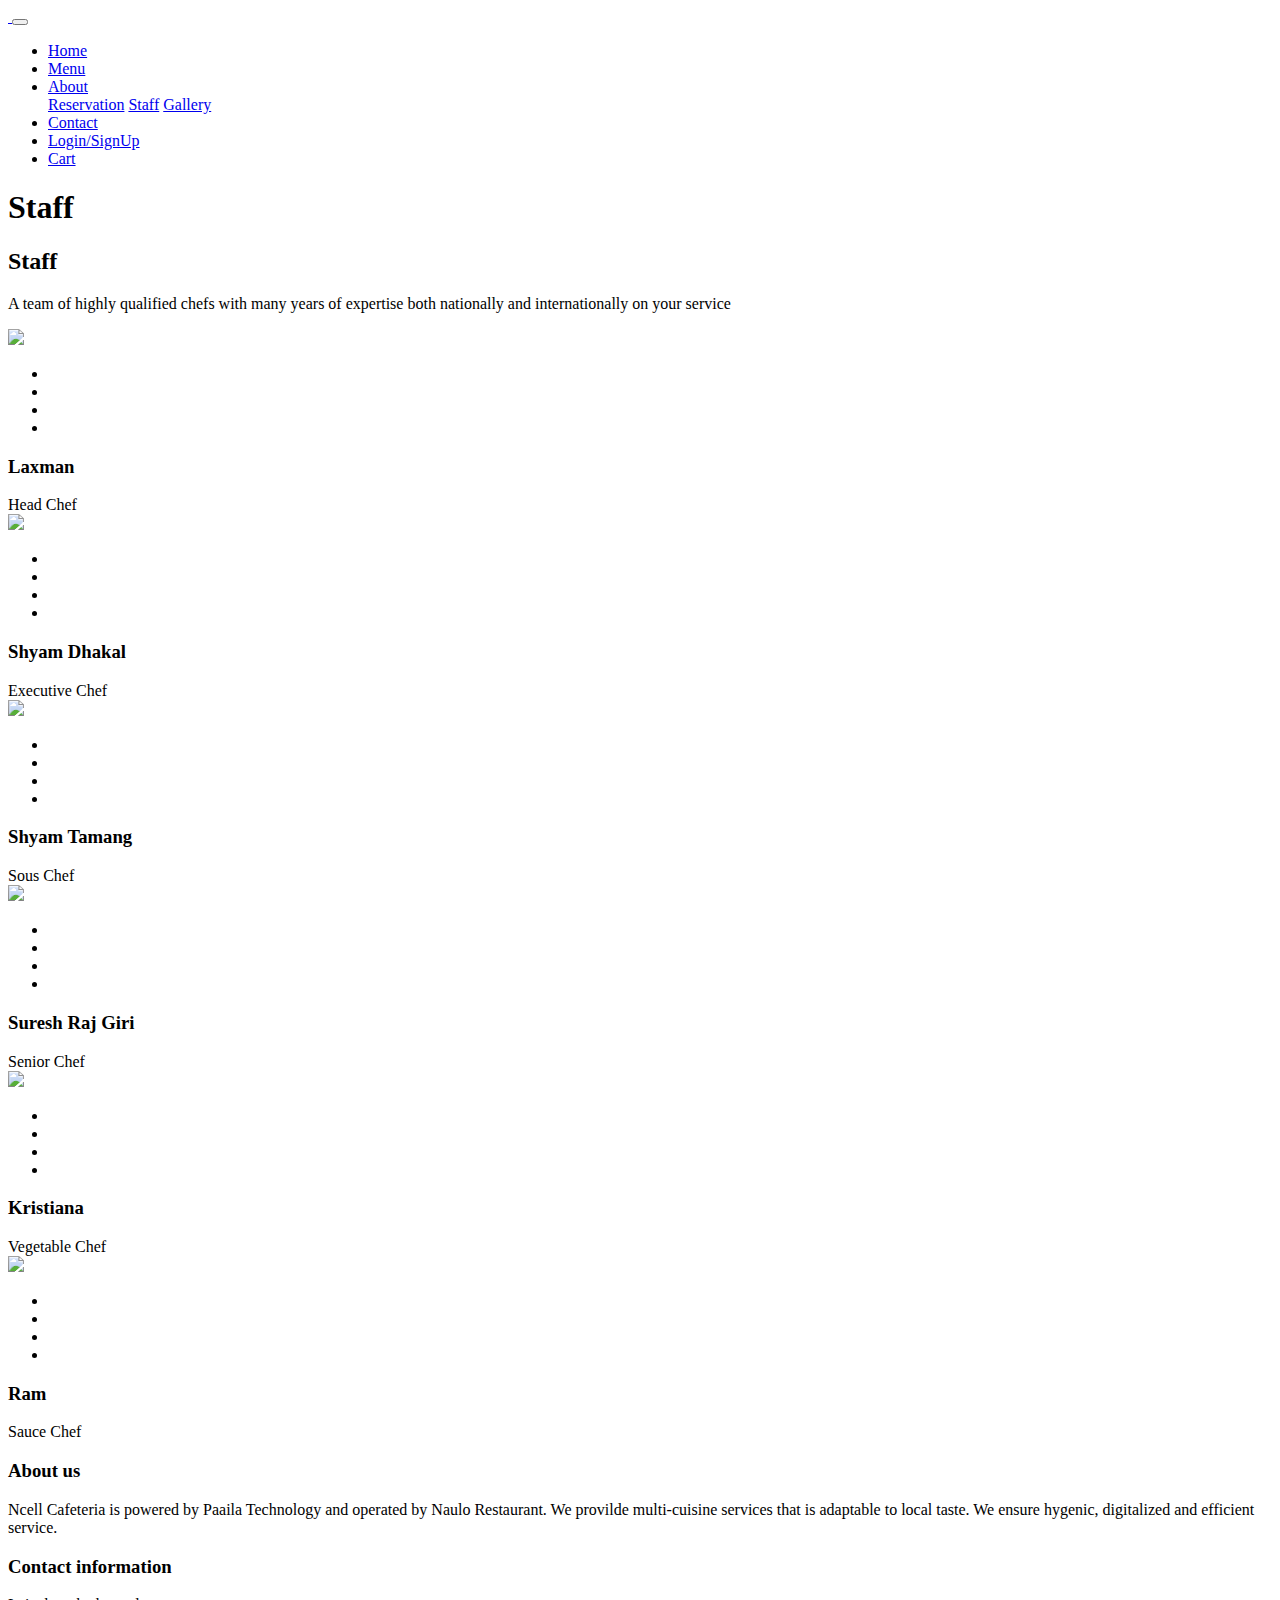
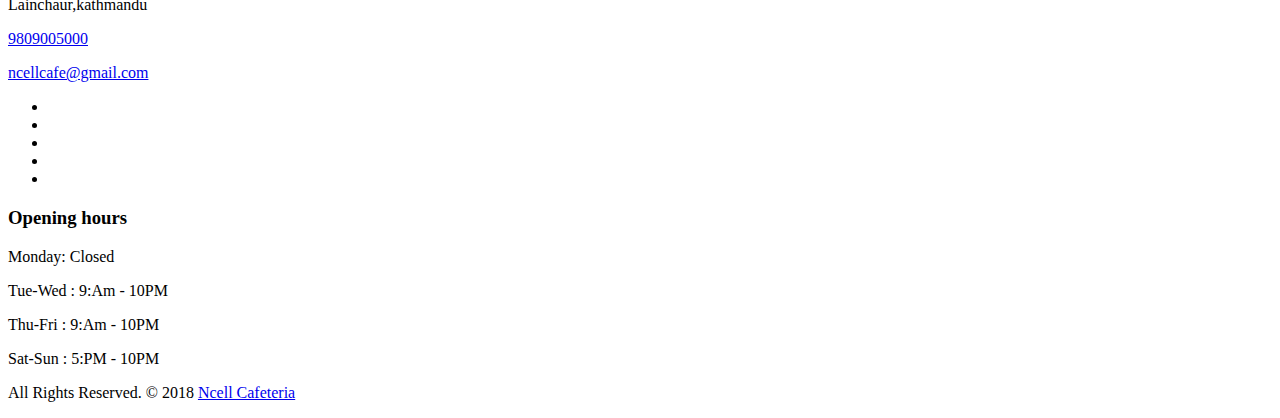
==== stuff.html @ 29f01d9c "Add files via upload" ====
<!DOCTYPE html>
<html lang="en"><!-- Basic -->
<head>
	<meta charset="utf-8">
    <meta http-equiv="X-UA-Compatible" content="IE=edge">   
   
    <!-- Mobile Metas -->
    <meta name="viewport" content="width=device-width, initial-scale=1">
 
     <!-- Site Metas -->
    <title>Ncell Cafeteria</title>  
    <meta name="keywords" content="">
    <meta name="description" content="">
    <meta name="author" content="">

    <!-- Site Icons -->
    <link rel="shortcut icon" href="images/favicon.ico" type="image/x-icon">
    <link rel="apple-touch-icon" href="images/apple-touch-icon.png">

    <!-- Bootstrap CSS -->
    <link rel="stylesheet" href="css/bootstrap.min.css">    
	<!-- Site CSS -->
    <link rel="stylesheet" href="css/style.css">    
    <!-- Responsive CSS -->
    <link rel="stylesheet" href="css/responsive.css">
    <!-- Custom CSS -->
    <link rel="stylesheet" href="css/custom.css">

    <!--[if lt IE 9]>
      <script src="https://oss.maxcdn.com/libs/html5shiv/3.7.0/html5shiv.js"></script>
      <script src="https://oss.maxcdn.com/libs/respond.js/1.4.2/respond.min.js"></script>
    <![endif]-->

</head>

<body>
	<!-- Start header -->
	<header class="top-navbar">
		<nav class="navbar navbar-expand-lg navbar-light bg-light">
			<div class="container">
				<a class="navbar-brand" href="index.html">
					<img height="50px" src="images/ncell2.jpeg" alt="" />
				</a>
				<button class="navbar-toggler" type="button" data-toggle="collapse" data-target="#navbars-rs-food" aria-controls="navbars-rs-food" aria-expanded="false" aria-label="Toggle navigation">
				  <span class="navbar-toggler-icon"></span>
				</button>
				<div class="collapse navbar-collapse" id="navbars-rs-food">
					<ul class="navbar-nav ml-auto">
						<li class="nav-item"><a class="nav-link" href="index.html">Home</a></li>
						<li class="nav-item"><a class="nav-link" href="menu.html">Menu</a></li>
						
						<li class="nav-item active dropdown">
							<a class="nav-link dropdown-toggle" href="#" id="dropdown-a" data-toggle="dropdown">About</a>
							<div class="dropdown-menu" aria-labelledby="dropdown-a">
								<a class="dropdown-item" href="reservation.html">Reservation</a>
								<a class="dropdown-item" href="stuff.html">Staff</a>
								<a class="dropdown-item" href="gallery.html">Gallery</a>
							</div>
						</li>
						
						<li class="nav-item"><a class="nav-link" href="contact.html">Contact</a></li>
						<li class="nav-item"><a class="nav-link" href="login.html">Login/SignUp</a></li>
						<li class="nav-item"><a class="nav-link" href="cart.html">Cart</a></li>
					</ul>
				</div>
			</div>
		</nav>
	</header>
	<!-- End header -->
	
	<!-- Start All Pages -->
	<div class="all-page-title page-breadcrumb">
		<div class="container text-center">
			<div class="row">
				<div class="col-lg-12">
					<h1>Staff</h1>
				</div>
			</div>
		</div>
	</div>
	<!-- End All Pages -->
	
	<!-- Start Stuff -->
	<div class="stuff-box">
		<div class="container">
			<div class="row">
				<div class="col-lg-12">
					<div class="heading-title text-center">
						<h2>Staff</h2>
						<p>A team of highly qualified chefs with many years of expertise both nationally and internationally on your service</p>
					</div>
				</div>
			</div>
			<div class="row">
                <div class="col-md-4 col-sm-6">
                    <div class="our-team">
                        <div class="pic">
                            <img src="images/Laxmanchef.jpg">
                            <ul class="social">
                                <li><a href="#" class="fa fa-facebook"></a></li>
                                <li><a href="#" class="fa fa-google-plus"></a></li>
                                <li><a href="#" class="fa fa-instagram"></a></li>
                                <li><a href="#" class="fa fa-linkedin"></a></li>
                            </ul>
                        </div>
                        <div class="team-content">
                            <h3 class="title">Laxman</h3>
                            <span class="post">Head Chef</span>
                        </div>
                    </div>
                </div>

                <div class="col-md-4 col-sm-6">
                    <div class="our-team">
                        <div class="pic">
                            <img src="images/shyamdhakal.jpg">
                            <ul class="social">
                                <li><a href="#" class="fa fa-facebook"></a></li>
                                <li><a href="#" class="fa fa-google-plus"></a></li>
                                <li><a href="#" class="fa fa-instagram"></a></li>
                                <li><a href="#" class="fa fa-linkedin"></a></li>
                            </ul>
                        </div>
                        <div class="team-content">
                            <h3 class="title">Shyam Dhakal</h3>
                            <span class="post">Executive Chef</span>
                        </div>
                    </div>
                </div>

                <div class="col-md-4 col-sm-6">
                    <div class="our-team">
                        <div class="pic">
                            <img src="images/shyamtamang.jpg">
                            <ul class="social">
                                <li><a href="#" class="fa fa-facebook"></a></li>
                                <li><a href="#" class="fa fa-google-plus"></a></li>
                                <li><a href="#" class="fa fa-instagram"></a></li>
                                <li><a href="#" class="fa fa-linkedin"></a></li>
                            </ul>
                        </div>
                        <div class="team-content">
                            <h3 class="title">Shyam Tamang</h3>
                            <span class="post">Sous Chef</span>
                        </div>
                    </div>
                </div>
				
				<div class="col-md-4 col-sm-6">
                    <div class="our-team">
                        <div class="pic">
                            <img src="images/sureshrajgiri.jpg">
                            <ul class="social">
                                <li><a href="#" class="fa fa-facebook"></a></li>
                                <li><a href="#" class="fa fa-google-plus"></a></li>
                                <li><a href="#" class="fa fa-instagram"></a></li>
                                <li><a href="#" class="fa fa-linkedin"></a></li>
                            </ul>
                        </div>
                        <div class="team-content">
                            <h3 class="title">Suresh Raj Giri</h3>
                            <span class="post">Senior Chef</span>
                        </div>
                    </div>
                </div>

                <div class="col-md-4 col-sm-6">
                    <div class="our-team">
                        <div class="pic">
                            <img src="images/chef1.jpg">
                            <ul class="social">
                                <li><a href="#" class="fa fa-facebook"></a></li>
                                <li><a href="#" class="fa fa-google-plus"></a></li>
                                <li><a href="#" class="fa fa-instagram"></a></li>
                                <li><a href="#" class="fa fa-linkedin"></a></li>
                            </ul>
                        </div>
                        <div class="team-content">
                            <h3 class="title">Kristiana</h3>
                            <span class="post">Vegetable Chef </span>
                        </div>
                    </div>
                </div>

                <div class="col-md-4 col-sm-6">
                    <div class="our-team">
                        <div class="pic">
                            <img src="images/Ramchef.jpg">
                            <ul class="social">
                                <li><a href="#" class="fa fa-facebook"></a></li>
                                <li><a href="#" class="fa fa-google-plus"></a></li>
                                <li><a href="#" class="fa fa-instagram"></a></li>
                                <li><a href="#" class="fa fa-linkedin"></a></li>
                            </ul>
                        </div>
                        <div class="team-content">
                            <h3 class="title">Ram</h3>
                            <span class="post">Sauce Chef</span>
                        </div>
                    </div>
                </div>
            </div>
		</div>
	</div>
	<!-- End Stuff -->
	
	<!-- Start Customer Reviews -->
	<!-- <div class="customer-reviews-box">
		<div class="container">
			<div class="row">
				<div class="col-lg-12">
					<div class="heading-title text-center">
						<h2>Customer Reviews</h2>
						<p>Customer review is the most important thing for us</p>
					</div>
				</div>
			</div>
			<div class="row">
				<div class="col-md-8 mr-auto ml-auto text-center">
					<div id="reviews" class="carousel slide" data-ride="carousel">
						<div class="carousel-inner mt-4">
							<div class="carousel-item text-center active">
								<div class="img-box p-1 border rounded-circle m-auto">
									<img class="d-block w-100 rounded-circle" src="images/quotations-button.png" alt="">
								</div>
								<h5 class="mt-4 mb-0"><strong class="text-warning text-uppercase">Deshana KC</strong></h5>
								<h6 class="text-dark m-0">Deshana KC</h6>
								<p class="m-0 pt-3">The place was really cosy and the service was just amazing with everyone and pari. I will definitely recoomend the place to everyone. </p>
							</div>
							<div class="carousel-item text-center">
								<div class="img-box p-1 border rounded-circle m-auto">
									<img class="d-block w-100 rounded-circle" src="images/quotations-button.png" alt="">
								</div>
								<h5 class="mt-4 mb-0"><strong class="text-warning text-uppercase">Steve Fonsi</strong></h5>
								<h6 class="text-dark m-0">Sagar Sapkota</h6>
								<p class="m-0 pt-3">Lorem ipsum dolor sit amet, consectetur adipiscing elit. Nam eu sem tempor, varius quam at, luctus dui. Mauris magna metus, dapibus nec turpis vel, semper malesuada ante. Idac bibendum scelerisque non non purus. Suspendisse varius nibh non aliquet.</p>
							</div>
							<div class="carousel-item text-center">
								<div class="img-box p-1 border rounded-circle m-auto">
									<img class="d-block w-100 rounded-circle" src="images/quotations-button.png" alt="">
								</div>
								<h5 class="mt-4 mb-0"><strong class="text-warning text-uppercase">Daniel vebar</strong></h5>
								<h6 class="text-dark m-0">Seo Analyst</h6>
								<p class="m-0 pt-3">Lorem ipsum dolor sit amet, consectetur adipiscing elit. Nam eu sem tempor, varius quam at, luctus dui. Mauris magna metus, dapibus nec turpis vel, semper malesuada ante. Idac bibendum scelerisque non non purus. Suspendisse varius nibh non aliquet.</p>
							</div>
						</div>
						<a class="carousel-control-prev" href="#reviews" role="button" data-slide="prev">
							<i class="fa fa-angle-left" aria-hidden="true"></i>
							<span class="sr-only">Previous</span>
						</a>
						<a class="carousel-control-next" href="#reviews" role="button" data-slide="next">
							<i class="fa fa-angle-right" aria-hidden="true"></i>
							<span class="sr-only">Next</span>
						</a>
                    </div>
				</div>
			</div>
		</div>
	</div> -->
	<!-- End Customer Reviews -->
	
	<!-- Start Contact info -->
		<!-- End Contact info -->
	
	<!-- Start Footer -->
	<footer class="footer-area bg-f">
		<div class="container">
			<div class="row">
				<div class="col-lg-3 col-md-6">
					<h3></h3>
					<p></p>
				</div>
				<div class="col-lg-3 col-md-6">
					<h3>About us</h3>
					<p>Ncell Cafeteria is powered by Paaila Technology and operated by Naulo Restaurant. We provilde multi-cuisine services that is adaptable to local taste. We ensure hygenic, digitalized and efficient service.</p>
					
				</div>
				<div class="col-lg-3 col-md-6">
					<h3>Contact information</h3>
					<p class="lead">Lainchaur,kathmandu</p>
					<p class="lead"><a href="#">9809005000</a></p>
					<p><a href="#"> ncellcafe@gmail.com</a></p>
					<ul class="list-inline f-social">
						<li class="list-inline-item"><a href="#"><i class="fa fa-facebook" aria-hidden="true"></i></a></li>
						<li class="list-inline-item"><a href="#"><i class="fa fa-twitter" aria-hidden="true"></i></a></li>
						<li class="list-inline-item"><a href="#"><i class="fa fa-linkedin" aria-hidden="true"></i></a></li>
						<li class="list-inline-item"><a href="#"><i class="fa fa-google-plus" aria-hidden="true"></i></a></li>
						<li class="list-inline-item"><a href="#"><i class="fa fa-instagram" aria-hidden="true"></i></a></li>
					</ul>
				</div>
				<div class="col-lg-3 col-md-6">
					<h3>Opening hours</h3>
					<p><span class="text-color">Monday: </span>Closed</p>
					<p><span class="text-color">Tue-Wed :</span> 9:Am - 10PM</p>
					<p><span class="text-color">Thu-Fri :</span> 9:Am - 10PM</p>
					<p><span class="text-color">Sat-Sun :</span> 5:PM - 10PM</p>
				</div>
			</div>
		</div>
		
		<div class="copyright">
			<div class="container">
				<div class="row">
					<div class="col-lg-12">
						<p class="company-name">All Rights Reserved. &copy; 2018 <a href="#">Ncell Cafeteria</a>
							<div style="text-align: center;">
							
						</div>
					</div>
				</div>
			</div>
		</div>
		
	</footer>
	
	<!-- End Footer -->
	
	<a href="#" id="back-to-top" title="Back to top" style="display: none;"><i class="fa fa-paper-plane-o" aria-hidden="true"></i></a>

	<!-- ALL JS FILES -->
	<script src="js/jquery-3.2.1.min.js"></script>
	<script src="js/popper.min.js"></script>
	<script src="js/bootstrap.min.js"></script>
    <!-- ALL PLUGINS -->
	<script src="js/jquery.superslides.min.js"></script>
	<script src="js/images-loded.min.js"></script>
	<script src="js/isotope.min.js"></script>
	<script src="js/baguetteBox.min.js"></script>
	<script src="js/form-validator.min.js"></script>
    <script src="js/contact-form-script.js"></script>
    <script src="js/custom.js"></script>
</body>
</html>
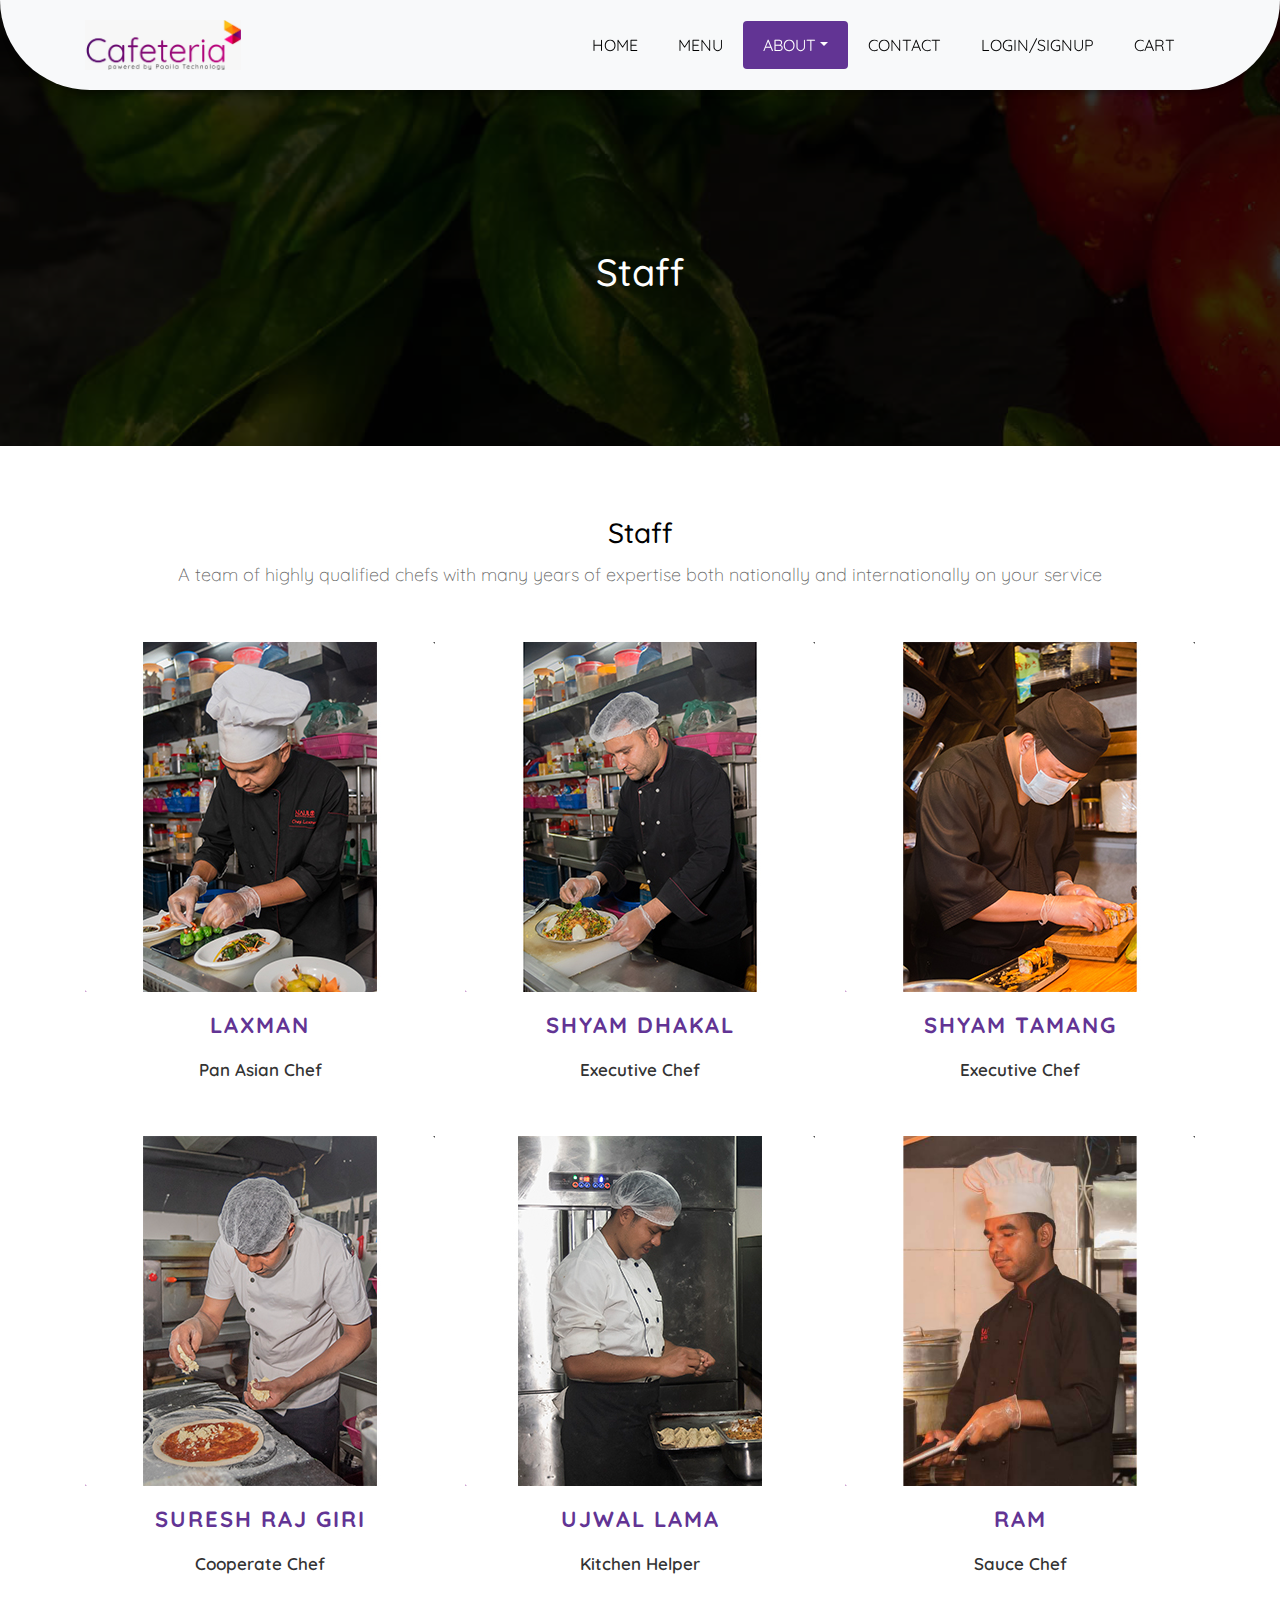
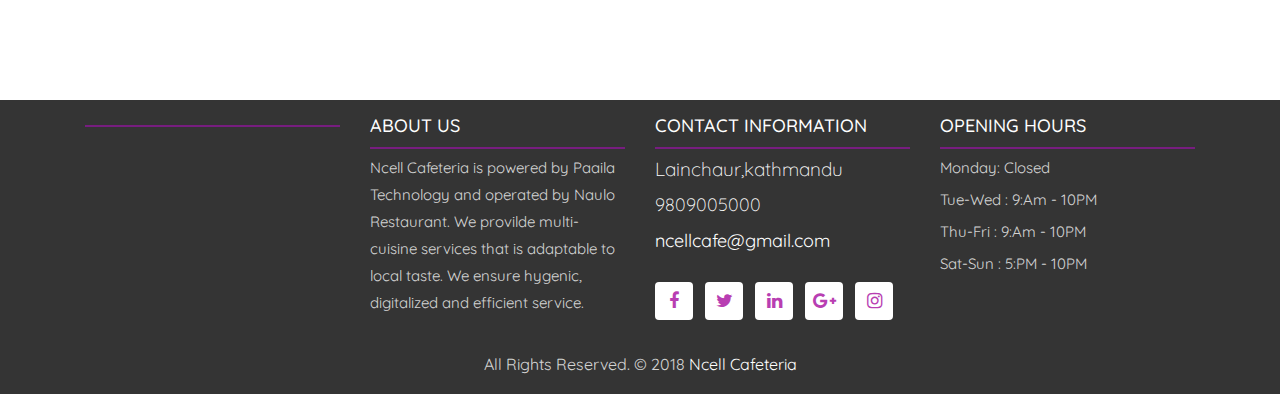
==== commit fc450bc0: "Update stuff.html" ====
--- a/stuff.html
+++ b/stuff.html
@@ -105,7 +105,7 @@
                         </div>
                         <div class="team-content">
                             <h3 class="title">Laxman</h3>
-                            <span class="post">Head Chef</span>
+                            <span class="post">Pan Asian Chef</span>
                         </div>
                     </div>
                 </div>
@@ -141,7 +141,7 @@
                         </div>
                         <div class="team-content">
                             <h3 class="title">Shyam Tamang</h3>
-                            <span class="post">Sous Chef</span>
+                            <span class="post">Executive Chef</span>
                         </div>
                     </div>
                 </div>
@@ -159,7 +159,7 @@
                         </div>
                         <div class="team-content">
                             <h3 class="title">Suresh Raj Giri</h3>
-                            <span class="post">Senior Chef</span>
+                            <span class="post">Cooperate Chef</span>
                         </div>
                     </div>
                 </div>
@@ -176,8 +176,8 @@
                             </ul>
                         </div>
                         <div class="team-content">
-                            <h3 class="title">Kristiana</h3>
-                            <span class="post">Vegetable Chef </span>
+                            <h3 class="title">Ujwal Lama</h3>
+                            <span class="post">Kitchen Helper</span>
                         </div>
                     </div>
                 </div>
@@ -330,4 +330,4 @@
     <script src="js/contact-form-script.js"></script>
     <script src="js/custom.js"></script>
 </body>
-</html>+</html>
--- a/css/style.css
+++ b/css/style.css
@@ -0,0 +1,1587 @@
+/*------------------------------------------------------------------
+    IMPORT FONTS
+-------------------------------------------------------------------*/
+
+/* @import url('https://fonts.googleapis.com/css?family=Rubik:300,400,500,700,900'); */
+@import url('https://fonts.googleapis.com/css2?family=Quicksand:wght@300;400;500;600;700&display=swap');
+/*------------------------------------------------------------------
+    IMPORT FILES
+-------------------------------------------------------------------*/
+
+@import url(animate.css);
+@import url(font-awesome.min.css);
+@import url(superslides.css);
+@import url(baguetteBox.min.css);
+
+/*------------------------------------------------------------------
+    SKELETON
+-------------------------------------------------------------------*/
+
+body {
+    color: #666666;
+    font-size: 15px;
+    font-family: 'Quicksand', sans-serif;
+    line-height: 1.80857;
+}
+
+
+a {
+    color: #1f1f1f;
+    text-decoration: none !important;
+    outline: none !important;
+    -webkit-transition: all .3s ease-in-out;
+    -moz-transition: all .3s ease-in-out;
+    -ms-transition: all .3s ease-in-out;
+    -o-transition: all .3s ease-in-out;
+    transition: all .3s ease-in-out;
+}
+
+h1,
+h2,
+h3,
+h4,
+h5,
+h6 {
+    letter-spacing: 0;
+    font-weight: normal;
+    position: relative;
+    padding: 0 0 10px 0;
+    font-weight: normal;
+    line-height: 120% !important;
+    color: #1f1f1f;
+    margin: 0
+}
+
+h1 {
+    font-size: 24px
+}
+
+h2 {
+    font-size: 22px
+}
+
+h3 {
+    font-size: 18px
+}
+
+h4 {
+    font-size: 16px
+}
+
+h5 {
+    font-size: 14px
+}
+
+h6 {
+    font-size: 13px
+}
+
+h1 a,
+h2 a,
+h3 a,
+h4 a,
+h5 a,
+h6 a {
+    color: #212121;
+    text-decoration: none!important;
+    opacity: 1
+}
+
+h1 a:hover,
+h2 a:hover,
+h3 a:hover,
+h4 a:hover,
+h5 a:hover,
+h6 a:hover {
+    opacity: .8
+}
+
+a {
+    color: #1f1f1f;
+    text-decoration: none;
+    outline: none;
+}
+
+a,
+.btn {
+    text-decoration: none !important;
+    outline: none !important;
+    -webkit-transition: all .3s ease-in-out;
+    -moz-transition: all .3s ease-in-out;
+    -ms-transition: all .3s ease-in-out;
+    -o-transition: all .3s ease-in-out;
+    transition: all .3s ease-in-out;
+}
+
+.btn-custom {
+    margin-top: 20px;
+    background-color: transparent !important;
+    border: 2px solid #ddd;
+    padding: 12px 40px;
+    font-size: 16px;
+}
+
+.lead {
+    font-size: 18px;
+    line-height: 30px;
+    color: #767676;
+    margin: 0;
+    padding: 0;
+}
+
+blockquote {
+    margin: 20px 0 20px;
+    padding: 30px;
+}
+
+ul, li, ol{
+	list-style: none;
+	margin: 0px;
+	padding: 0px;
+}
+button:focus{
+	outline: none;
+}
+
+.form-control::-moz-placeholder {
+    color: #2a2a2a;
+    opacity: 1;
+}
+
+/*------------------------------------------------------------------
+    LOADER 
+-------------------------------------------------------------------*/
+
+
+/*------------------------------------------------------------------
+    HEADER
+-------------------------------------------------------------------*/
+.top-navbar{
+	position: relative;
+	z-index: 10;
+}
+
+.top-navbar .navbar{
+	padding: 15px 0px;
+	position: fixed;
+	width: 100%;
+	border-radius: 0px 0px 100px 100px;
+	transition: height .3s ease-out, background .3s ease-out, box-shadow .3s ease-out;
+	-webkit-transform: translate3d(0, 0, 0);
+	transform: translate3d(0, 0, 0);
+	-webkit-box-shadow: 0 8px 6px -6px rgba(0, 0, 0, 0.4);
+	box-shadow: 0 8px 6px -6px rgba(0, 0, 0, 0.4);
+	z-index: 100;
+}
+
+.top-navbar .navbar-light .navbar-nav .nav-link{
+	color: #010101;
+	font-size: 16px;
+	padding: 10px 20px;
+	border-radius: 4px;
+	text-transform: uppercase;
+}
+
+.top-navbar .navbar-light .navbar-nav .nav-item .nav-link:hover{
+	background: #623494;
+	color: #ffffff;
+}
+.top-navbar .navbar-light .navbar-nav .nav-item.active .nav-link{
+	background: #623494;
+	color: #ffffff;
+	border-radius: 4px;
+}
+
+.navbar-expand-lg .navbar-nav .dropdown-menu{
+	border: none;
+	border-radius: 0px;
+	padding: 10px;
+	box-shadow: 2px 5px 6px rgba(0,0,0,0.5);
+}
+.navbar-expand-lg .navbar-nav .dropdown-menu a{
+	padding: 10px 10px;
+	text-transform: uppercase;
+}
+
+.navbar-expand-lg .navbar-nav .dropdown-menu a.dropdown-item:hover{
+	background: #623494;
+	color: #ffffff;
+}
+.navbar-light .navbar-toggler:hover{
+	background: #623494;
+}
+
+/*------------------------------------------------------------------
+    Slider
+-------------------------------------------------------------------*/
+
+.cover-slides{
+	height: 100vh;
+}
+.slides-navigation a {
+	background: #623494;
+    position: absolute;
+    height: 50px;
+    width: 50px;
+    top: 50%;
+    font-size: 20px;
+    display: block;
+    color: #fff;
+	border-radius: 4px;
+	line-height: 63px;
+	text-align: center;
+    transition: all .3s ease-in-out;
+}
+.slides-navigation a i{
+	font-size: 40px;
+}
+.slides-navigation a:hover {
+	background: #010101;
+}
+.cover-slides .container{
+	height: 100%;
+	position: relative;
+	z-index: 2;
+}
+.cover-slides .container > .row {
+	-webkit-box-align: center;
+	-ms-flex-align: center;
+	align-items: center;
+}
+.cover-slides .container > .row {
+    height: 100%;
+}
+
+.btn{
+	text-transform: uppercase;
+	padding: 19px 36px;
+}
+.btn{
+	display: inline-block;
+	font-weight: 600;
+	text-align: center;
+	white-space: nowrap;
+	vertical-align: middle;
+	-webkit-user-select: none;
+	-moz-user-select: none;
+	-ms-user-select: none;
+	user-select: none;
+	border: 2px solid transparent;
+	padding: 12px 30px;
+	font-size: 16px;
+	line-height: 1.5;
+	border-radius: .1875rem;
+	transition: color .15s ease-in-out, background-color .15s ease-in-out, border-color .15s ease-in-out, box-shadow .15s ease-in-out;
+}
+.btn-outline-new-white {
+    color: #fff;
+    background-color: #623494;
+    background-image: none;
+    border-color: #623494;
+}
+.btn-outline-new-white:hover {
+    color: #ffffff;
+    background-color: #333333;
+    border-color: #333333;
+}
+
+.overlay-background {
+    background: #333;
+    position: absolute;
+    height: 100%;
+    width: 100%;
+    left: 0;
+    top: 0;
+	opacity: 0.5;
+}
+
+.cover-slides h1{
+	font-family: 'Quicksand', sans-serif;
+	font-weight: 500;
+	font-size: 64px;
+	color: #fff;
+}
+.cover-slides p{
+	font-size: 18px;
+	color: #fff;
+}
+.slides-pagination a{
+	border: 2px solid #ffffff;
+}
+.slides-pagination a.current{
+	background: #623494;
+	border: 2px solid #623494;
+}
+
+/*------------------------------------------------------------------
+    About
+-------------------------------------------------------------------*/
+
+.about-section-box{
+	padding: 70px 0px;
+	background: #ffffff url(../images/about-bg.jpg) no-repeat bottom center;
+	background-size: cover;
+}
+.about-section-box .img-fluid{
+	box-shadow: 20px 20px 0px #623494;
+}
+.inner-column{
+	text-align: left;
+}
+.inner-column h1{
+	font-family: 'Quicksand', sans-serif;
+	font-size: 30px;
+	color: #010101;
+	font-weight: 500;
+}
+.inner-column h1 span{
+	color: #623494;
+}
+.inner-column h4{
+	font-size: 16px;
+	font-weight: 500;
+}
+.inner-column p{
+	font-size: 18px;
+	color: #222222;
+}
+.inner-column .btn-outline-new-white{
+	color: #fff;
+}
+.inner-column .btn-outline-new-white:hover{
+	color: #ffffff;
+}
+
+/*------------------------------------------------------------------
+    QT
+-------------------------------------------------------------------*/
+
+
+.qt-background{
+	background: url(../images/fix.jpg) no-repeat;
+	background-size: cover;
+	padding: 100px 0;
+	background-attachment: fixed;
+	background-position: center center;
+	position: relative;
+}
+.qt-background p {
+    font-size: 35px;
+    font-weight: 300;
+    line-height: 44px;
+    color: #fff;
+	font-family: 'Quicksand', sans-serif;
+	margin-bottom: 20px;
+}
+
+.qt-background span {
+    color: #fff;
+    font-size: 28px;  
+	font-weight: 600;	
+}
+
+/*------------------------------------------------------------------
+    Menu
+-------------------------------------------------------------------*/
+
+.menu-box{
+	padding: 70px 0px;
+}
+
+.heading-title{
+	margin-bottom: 50px;
+}
+.heading-title h2{
+	color: #010101;
+	font-size: 28px;
+	font-family: 'Quicksand', sans-serif;
+	font-weight: 500;
+}
+.heading-title p{
+	font-size: 18px;
+	font-weight: 200;
+	margin: 0px;
+}
+
+.inner-menu-box{}
+.inner-menu-box .nav-pills .nav-link.active{
+	background: #623494;
+}
+.inner-menu-box .nav-pills .nav-link{
+	font-size: 18px;
+}
+.inner-menu-box .nav-pills .nav-link:hover{
+	background: #623494;
+	color: #ffffff;
+}
+
+.gallery-single{
+	margin-bottom: 30px;
+}
+
+.gallery-single {
+    position: relative;
+    overflow: hidden;
+    -webkit-box-shadow: 0 0 10px #ccc;
+    box-shadow: 0 0 10px #ccc;
+}
+
+.why-text {
+    position: absolute;
+    left: 0;
+    bottom: -100%;
+    right: 0;
+    height: 100%;
+    background: rgba(136, 24, 146, 0.4);
+    padding: 12px 12px;
+    -webkit-transition: all .3s ease;
+    transition: all .3s ease;
+}
+.why-text h4{
+	color: #ffffff;
+	font-size: 16px;
+	font-weight: 500;
+	font-family: 'Quicksand', sans-serif;
+}
+.why-text p{
+	color: #ffffff;
+	font-size: 13px;
+	border-bottom: 1px dashed #010101;
+	margin: 0px;
+	padding-bottom: 15px;
+	margin-top: 0px;
+	margin-bottom: 15px;
+}
+.why-text h5{
+	font-size: 18px;
+	font-weight: 600;
+	color: #ffffff;
+}
+
+.gallery-single:hover .why-text{
+	bottom: 0px;
+}
+
+
+/*------------------------------------------------------------------
+    Gallery
+-------------------------------------------------------------------*/
+
+.gallery-box{
+	padding: 70px 0px;
+}
+.tz-gallery{
+	margin-top: 30px;
+}
+.tz-gallery .lightbox img {
+    width: 100%;
+    transition: 0.2s ease-in-out;
+    box-shadow: 0 2px 3px rgba(0,0,0,0.2);
+}
+.tz-gallery .lightbox img:hover {
+    transform: scale(1.05);
+    box-shadow: 0 8px 15px rgba(0,0,0,0.3);
+}
+.tz-gallery .lightbox{
+	border: 3px solid #623494;
+	display: inline-block;
+	margin-bottom: 30px;
+}
+
+
+/*------------------------------------------------------------------
+    Customer Reviews
+-------------------------------------------------------------------*/
+
+.customer-reviews-box{
+	padding: 70px 0px;
+}
+
+.carousel-inner .carousel-item .img-box{
+	width: 135px;
+	height: 135px;
+}
+.carousel-control-prev{
+	left: -100px;
+}
+.carousel-control-next{
+	right: -100px;
+}
+.carousel-indicators{
+	top: 320px;
+}
+
+.text-warning{
+	color: #623494 !important;
+	font-size: 24px;
+}
+
+@media (min-width: 320px) and (max-width: 640px) {
+	.carousel-inner .carousel-item p{
+		font-size: 14px;
+	}
+	.carousel-control-prev{
+		left: -5px;
+	}
+	.carousel-control-next{
+		right: -5px;
+	}
+ 	.carousel-indicators{
+		top: 400px;
+	}
+}
+
+#reviews .carousel-control-prev{
+	background: #623494;
+	color: #ffffff;
+	display: block;
+	position: absolute;
+	width: 8%;
+	height: 50px;
+	top: 50%;
+	border-radius: 4px;
+	font-size: 28px;
+	opacity: 1;
+}
+#reviews .carousel-control-prev:hover{
+	background: #010101;
+	color: #ffffff;
+}
+
+#reviews .carousel-control-next{
+	background: #623494;
+	color: #ffffff;
+	display: block;
+	position: absolute;
+	width: 8%;
+	height: 50px;
+	top: 50%;
+	border-radius: 4px;
+	font-size: 28px;
+	opacity: 1;
+}
+#reviews .carousel-control-next:hover{
+	background: #010101;
+	color: #ffffff;
+}
+
+
+/*------------------------------------------------------------------
+    Contact info
+-------------------------------------------------------------------*/
+
+.contact-imfo-box{
+	background: #623494;
+	padding: 30px 0;
+	border-radius: 100px;
+}
+
+.overflow-hidden {
+    overflow: hidden;
+}
+
+.contact-imfo-box i{
+	display: block;
+	float: left;
+	width: 60px;
+	height: 60px;
+	line-height: 60px;
+	text-align: center;
+	background: #fff;
+	color: #623494;
+	font-size: 30px;
+	-webkit-border-radius: 4px;
+	-moz-border-radius: 4px;
+	-ms-border-radius: 4px;
+	border-radius: 4px;
+	margin-right: 20px;
+}
+.contact-imfo-box h4 {
+    margin: 0px;
+    margin-top: 5px;
+	color: #ffffff;
+	font-size: 20px;
+	padding: 0px;
+	font-weight: 500;
+	line-height: 24px;
+}
+.contact-imfo-box p {
+    margin: 0px;
+	color: #ffffff;
+	font-weight: 300;
+}
+
+/*------------------------------------------------------------------
+    Footer
+-------------------------------------------------------------------*/
+
+.footer-area{
+	padding-top: 15px;
+	padding-bottom: 0px;
+}
+.bg-f{
+	background-image: url("../images/footer.jpg");
+	background-attachment: scroll;
+	background-clip: initial;
+	background-color: rgba(0, 0, 0, 0);
+	background-origin: initial;
+	background-position: center center;
+	background-repeat: no-repeat;
+	background-size: cover;
+	position: relative;
+}
+.bg-f::before {
+    background: #010101;
+    content: "";
+    height: 100%;
+    left: 0;
+    position: absolute;
+    top: 0;
+    width: 100%;
+    z-index: 1;
+	opacity: 0.8;
+}
+
+.footer-area .container{
+	position: relative;
+	z-index: 1;
+}
+.footer-area h3{
+	color: #ffffff;
+	text-transform: uppercase;
+	font-size: 18px;
+	font-weight: 500;
+	border-bottom: 2px solid rgba(136, 24, 146, 0.8);
+	margin-bottom: 5px;
+}
+.footer-area p{
+	font-size: 15px;
+	color: rgba(255, 255, 255, 0.8);
+	margin: 0;
+	padding-bottom: 5px;
+}
+
+.arrow-right{
+	position: relative;
+}
+.arrow-right::before {
+    content: "\f101";
+	font-family: 'FontAwesome';	
+	position: absolute;
+	right: 0px;
+	top: 0;
+	color: #fff;
+	font-size: 60px;
+	line-height: 60px;
+}
+
+
+.footer-area p.lead{
+	font-size: 19px;
+	color: #ffffff;
+	margin-bottom: 0px;
+}
+.footer-area p.lead a{
+	color: #ffffff;
+	margin-bottom: 15px;
+}
+.footer-area p.lead a:hover{
+	color: #623494;
+}
+.footer-area p a{
+	font-size: 18px;
+	color: #ffffff;
+}
+.footer-area p a:hover{
+	color: #623494;
+}
+
+.subscribe_form {
+    display: block;
+    text-align: center;
+    padding: 5px 0;
+}
+
+.subscribe_form .form_input {
+    display: block;
+    background-color: rgba(0,0,0,0.9);
+	border: 1px solid #ffffff;
+    color: #fff;
+    font-size: 14px;
+    line-height: 50px;
+    padding: 0 10px;
+    float: left;
+	font-weight: 300;
+    width: 100%;
+    transition: all 0.5s ease-in-out;
+}
+
+.subscribe_form .submit {
+    background-color: #623494;
+    color: #fff;
+    font-size: 16px;
+    font-weight: 500;
+    line-height: 50px;
+    display: inline-block;
+    padding: 0 10px;
+    float: left;
+    width: 100%;
+	border: none;
+	cursor: pointer;
+    transition: all 0.5s ease-in-out;
+}
+.subscribe_form .submit:hover{
+	background: #010101;
+}
+
+.f-social {
+    padding-bottom: 10px;
+    margin: 0px;
+    margin-top: 20px;
+}
+.f-social li a {
+    font-size: 18px;
+    color: rgb(184, 62, 178);
+	width: 38px;
+	height: 38px;
+	display: block;
+	text-align: center;
+	line-height: 38px;
+	background: #ffffff;
+	border-radius: 4px;
+}
+
+.copyright{
+	margin-top: 10px;
+	position: relative;
+	display: block;
+	/* background-color: #010101; */
+	/* border-top: 2px solid rgb(208, 94, 212); */
+	padding: 10px 0;
+	z-index: 1;
+}
+
+.copyright .company-name{
+	font-size: 16px;
+	text-align: center;
+}
+.copyright .company-name a{
+	font-size: 16px;
+}
+
+/* LOGIN PAGE */
+.login-box {
+    width: 100%;
+    margin: auto;
+    max-width: 525px;
+    min-height: 670px;
+    position: relative;
+    background: url(https://images.unsplash.com/photo-1507208773393-40d9fc670acf?ixlib=rb-1.2.1&ixid=eyJhcHBfaWQiOjEyMDd9&auto=format&fit=crop&w=1268&q=80) no-repeat center;
+    box-shadow: 0 12px 15px 0 rgba(0, 0, 0, .24), 0 17px 50px 0 rgba(0, 0, 0, .19)
+}
+
+.login-snip {
+    width: 100%;
+    height: 100%;
+    position: absolute;
+    padding: 90px 70px 50px 70px;
+    background: rgba(93, 3, 105, 0.9)
+}
+
+.login-snip .login,
+.login-snip .sign-up-form {
+    top: 0;
+    left: 0;
+    right: 0;
+    bottom: 0;
+    position: absolute;
+    transform: rotateY(180deg);
+    backface-visibility: hidden;
+    transition: all .4s linear
+}
+
+.login-snip .sign-in,
+.login-snip .sign-up,
+.login-space .group .check {
+    display: none
+}
+
+.login-snip .tab,
+.login-space .group .label,
+.login-space .group .button {
+    text-transform: uppercase
+}
+
+.login-snip .tab {
+    font-size: 22px;
+    margin-right: 15px;
+    padding-bottom: 5px;
+    margin: 0 15px 10px 0;
+    display: inline-block;
+    border-bottom: 2px solid transparent
+}
+
+.login-snip .sign-in:checked+.tab,
+.login-snip .sign-up:checked+.tab {
+    color: #fff;
+    border-color: #623494
+}
+
+.login-space {
+    min-height: 345px;
+    position: relative;
+    perspective: 1000px;
+    transform-style: preserve-3d
+}
+
+.login-space .group {
+    margin-bottom: 15px
+}
+
+.login-space .group .label,
+.login-space .group .input,
+.login-space .group .button {
+    width: 100%;
+    color: #fff;
+    display: block
+}
+
+.login-space .group .input,
+.login-space .group .button {
+    border: none;
+    padding: 15px 20px;
+    border-radius: 25px;
+    background: rgba(255, 255, 255, .1)
+}
+
+.login-space .group input[data-type="password"] {
+    text-security: circle;
+    -webkit-text-security: circle
+}
+
+.login-space .group .label {
+    color: #aaa;
+    font-size: 12px
+}
+
+.login-space .group .button {
+    background: #623494
+}
+
+.login-space .group label .icon {
+    width: 15px;
+    height: 15px;
+    border-radius: 2px;
+    position: relative;
+    display: inline-block;
+    background: rgba(255, 255, 255, .1)
+}
+
+.login-space .group label .icon:before,
+.login-space .group label .icon:after {
+    content: '';
+    width: 10px;
+    height: 2px;
+    background: #fff;
+    position: absolute;
+    transition: all .2s ease-in-out 0s
+}
+
+.login-space .group label .icon:before {
+    left: 3px;
+    width: 5px;
+    bottom: 6px;
+    transform: scale(0) rotate(0)
+}
+
+.login-space .group label .icon:after {
+    top: 6px;
+    right: 0;
+    transform: scale(0) rotate(0)
+}
+
+.login-space .group .check:checked+label {
+    color: #fff
+}
+
+.login-space .group .check:checked+label .icon {
+    background: #1161ee
+}
+
+.login-space .group .check:checked+label .icon:before {
+    transform: scale(1) rotate(45deg)
+}
+
+.login-space .group .check:checked+label .icon:after {
+    transform: scale(1) rotate(-45deg)
+}
+
+.login-snip .sign-in:checked+.tab+.sign-up+.tab+.login-space .login {
+    transform: rotate(0)
+}
+
+.login-snip .sign-up:checked+.tab+.login-space .sign-up-form {
+    transform: rotate(0)
+}
+
+*,
+:after,
+:before {
+    box-sizing: border-box
+}
+
+.clearfix:after,
+.clearfix:before {
+    content: '';
+    display: table
+}
+
+.clearfix:after {
+    clear: both;
+    display: block
+}
+
+a {
+    color: inherit;
+    text-decoration: none
+}
+
+.hr {
+    height: 2px;
+    margin: 60px 0 50px 0;
+    background: rgba(157, 71, 168, 0.2)
+}
+
+.foot {
+    text-align: center
+}
+
+.card {
+    width: 500px;
+    left: 100px
+}
+
+::placeholder {
+    color: #b3b3b3
+}
+/* END OF LOGIN PAGE */
+
+/*------------------------------------------------------------------
+    All Pages
+-------------------------------------------------------------------*/
+
+.page-breadcrumb {
+    padding: 250px 0 150px;
+    background: url(../images/all-bg.jpg) no-repeat;
+    background-attachment: fixed;
+    background-size: cover;
+    background-position: 0 0;
+    position: relative;
+}
+.all-page-title .container{
+	position: relative;
+	z-index: 2;
+}
+.all-page-title::before{
+	background: #010101;
+	content: "";
+	height: 100%;
+	left: 0;
+	position: absolute;
+	top: 0;
+	width: 100%;
+	z-index: 1;
+	opacity: 0.8;	
+}
+.all-page-title h1{
+	font-size: 38px;
+	color: #ffffff;
+	font-family: 'Quicksand', sans-serif;
+	padding: 0px;
+	font-weight: 500;
+}
+
+.inner-pt{
+	margin-top: 30px;
+}
+.inner-pt p{
+	font-size: 18px;
+}
+
+.stuff-box{
+	padding: 70px 0px;
+}
+
+
+.our-team{
+    text-align: center;
+    transition: all 0.5s ease 0s;
+	margin-bottom: 30px;
+}
+.our-team:hover{
+    box-shadow: 0 15px 10px -10px rgba(0, 0, 0, 0.5), 0 1px 4px rgba(0, 0, 0, 0.3), 0 0 40px rgba(0, 0, 0, 0.1) inset;
+}
+.our-team .pic{
+    overflow: hidden;
+    position: relative;
+}
+.our-team .pic:before,
+.our-team .pic:after{
+    content: "";
+    width: 200%;
+    height: 80%;
+    background: rgba(38,37,37,0.8);
+    position: absolute;
+    top: -100%;
+    left: -4%;
+    transform: rotate(45deg);
+    transition: all 0.5s ease 0s;
+}
+.our-team .pic:after{
+    background: rgba(136, 24, 146, 0.4);
+    top: auto;
+    left: auto;
+    bottom: -100%;
+    right: -4%;
+}
+.our-team:hover .pic:before{ top: 0; }
+.our-team:hover .pic:after{ bottom: 0; }
+.our-team .pic img{
+    width: 100%;
+    height: auto;
+}
+.our-team .social{
+    width: 100%;
+    padding: 0;
+    margin: 0;
+    list-style: none;
+    position: absolute;
+    bottom: 45%;
+    left: 0;
+    opacity: 0;
+    z-index: 2;
+    transition: all 0.5s ease 0.3s;
+}
+.our-team:hover .social{ opacity: 1; }
+.our-team .social li{ display: inline-block; }
+.our-team .social li a{
+    display: block;
+    width: 40px;
+    height: 40px;
+    line-height: 40px;
+    font-size: 20px;
+    color: #fff;
+    margin-right: 10px;
+    position: relative;
+    transition: all 0.3s ease 0s;
+}
+.our-team .social li a:after{
+    content: "";
+    width: 100%;
+    height: 100%;
+    background: #623494;
+    border-radius: 0 20px 20px 20px;
+    position: absolute;
+    top: 0;
+    left: 0;
+    z-index: -1;
+    transition: all 0.3s ease 0s;
+}
+.our-team .social li a:hover:after{ transform: rotate(180deg); }
+.our-team .team-content{ padding: 20px; }
+.our-team .title{
+    font-size: 22px;
+    font-weight: 700;
+    letter-spacing: 2px;
+    color: #623494;
+    text-transform: uppercase;
+    margin-bottom: 7px;
+}
+.our-team .post{
+    display: block;
+    font-size: 17px;
+    font-weight: 600;
+    color: #333333;
+    text-transform: capitalize;
+}
+@media only screen and (max-width: 990px){
+    .our-team{ margin-bottom: 30px; }
+}
+
+
+.reservation-box{
+	padding: 70px 0px;
+}
+
+.reservation-box h3{
+	padding: 0px 15px;
+	margin-bottom: 20px;
+	font-weight: 600;
+}
+
+.help-block ul li{
+	color: red;
+}
+
+.form-control[readonly]{
+	background-color: #ffffff;
+}
+
+.form-control{
+	border-radius: 0px;
+	min-height: 50px;
+}
+.form-control:focus{
+	border: 1px solid #623494;
+	box-shadow: none;
+}
+
+.form-group .picker__input.picker__input--active{
+	border-color: #623494;
+}
+
+.submit-button{
+	margin-top: 20px;
+}
+.btn.btn-common{
+	color: #623494;
+	background-color: transparent;
+	background-image: none;
+	border-color: #623494;
+}
+.btn.btn-common:hover{
+	color: #ffffff;
+	background-color: #333333;
+	border-color: #333333;
+}
+.blog-box{
+	padding: 70px 0px;
+}
+.blog-box-inner{
+	position: relative;
+	margin-bottom: 30px;
+}
+
+.blog-box-inner .blog-img-box{
+	position: relative;
+	display: block;
+}
+
+.blog-box-inner .blog-detail{
+	position: absolute;
+	top: 0;
+	background: #fff;
+	padding: 30px 25px;
+	border: 1px solid #ddd;
+	transition-duration: .5s;
+	height: 100%;
+}
+
+.blog-detail h4 {
+    font-size: 18px;
+    font-weight: 500;
+    color: #222222;
+}
+
+.blog-detail ul li {
+    display: inline-block;
+    padding: 0px 5px;
+}
+.blog-detail ul li span{
+	color: #623494;
+	cursor: pointer;
+}
+.blog-detail ul li span:hover{
+	color: #010101;
+}
+
+.blog-detail ul li:first-child {
+    padding-left: 0px;
+}
+
+.blog-detail p {
+    padding: 10px 0px 0 0;
+	margin: 0px;
+	font-size: 13px;
+}
+
+.blog-detail a{
+	color: #ffffff;
+	margin-top: 20px;
+}
+
+.blog-box-inner .blog-detail:hover{
+	background: rgba(255, 255, 255, .9);
+}
+
+.blog-inner-box {
+    position: relative;
+    margin: 0px 10px;
+    margin-bottom: 30px;
+}
+.side-blog-img {
+    box-shadow: 15px 15px 0px 0px rgba(136, 24, 146, 0.4);
+    -webkit-transition: all 1s ease 0.01s;
+    transition: all 1s ease 0.01s;
+    position: relative;
+}
+
+.date-blog-up {
+    position: absolute;
+    right: 0px;
+    top: 0px;
+    background: #623494;
+    font-size: 18px;
+    color: #ffffff;
+    padding: 5px 15px 5px 5px;
+}
+.inner-blog-detail {
+    background: #ffffff;
+    position: relative;
+    padding: 30px 20px;
+}
+
+.inner-blog-detail h3 {
+    font-size: 20px;
+    font-weight: 500;
+    padding-bottom: 15px;
+}
+.inner-blog-detail ul li {
+    display: inline-block;
+    padding: 0px 5px;
+    color: #222222;
+}
+.inner-blog-detail ul li span {
+    color: #623494;
+}
+.inner-blog-detail p {
+    padding: 10px 0px;
+}
+.details-page blockquote {
+    border-left: 5px solid #623494;
+}
+.details-page blockquote {
+    padding: 20px;
+}
+blockquote {
+    margin: 20px 0 20px;
+    padding: 30px;
+}
+.blog-inner-details-line {
+    margin: 20px 0px;
+    clear: both;
+    float: left;
+    width: 100%;
+}
+.line-left-social h5 {
+    font-size: 18px;
+    font-weight: 600;
+    padding-bottom: 15px;
+}
+.line-left-social ul li {
+    display: inline-block;
+    margin-bottom: 5px;
+}
+.line-right-social ul li {
+    display: inline-block;
+}
+.line-right-social ul li a {
+    display: block;
+    padding: 5px;
+    background: #f5f5f5;
+    border-radius: 6px;
+    font-weight: 500;
+    width: 35px;
+    height: 35px;
+    text-align: center;
+    line-height: 25px;
+    font-size: 15px;
+}
+.line-left-social ul li a {
+    display: block;
+    padding: 5px 10px;
+    background: #f5f5f5;
+    border-radius: 6px;
+    font-weight: 400;
+    font-size: 12px;
+}
+.line-left-social ul li a:hover {
+    background: #623494;
+    color: #ffffff;
+}
+.line-right-social ul li a:hover {
+    background: #623494;
+    color: #ffffff;
+}
+.line-right-social h5 {
+    font-size: 18px;
+    font-weight: 600;
+    padding-bottom: 15px;
+}
+.blog-comment-box {
+    clear: both;
+    margin: 20px 0px;
+    float: left;
+    width: 100%;
+}
+.blog-comment-box h3 {
+    font-size: 18px;
+    font-weight: 600;
+    padding-bottom: 20px;
+}
+.comment-item {
+    margin-bottom: 30px;
+}
+.comment-item-left {
+    float: left;
+    width: 90px;
+    height: 90px;
+}
+.comment-item-left img {
+    width: 100%;
+    border-radius: 20px;
+}
+.comment-item-right {
+    padding-left: 110px;
+}
+.comment-item-right a {
+    font-size: 16px;
+    font-weight: 500;
+}
+.des-l {
+    display: inline-block;
+    width: 100%;
+}
+.des-l p {
+    font-size: 13px;
+}
+.comment-item-right a {
+    font-size: 16px;
+    font-weight: 500;
+}
+.right-btn-re {
+    float: right;
+    font-style: italic;
+    text-align: right;
+    font-size: 16px;
+    padding: 5px 10px;
+    background: #f5f5f5;
+    border-radius: 6px;
+}
+.right-btn-re:hover {
+    background: #623494;
+    color: #ffffff !important;
+}
+.comment-respond-box {
+    clear: both;
+}
+.blog-comment-box .children {
+    margin-left: 70px;
+}
+.comment-item {
+    margin-bottom: 30px;
+}
+.comment-item-right i {
+    padding-right: 10px;
+}
+
+.comment-form-respond input {
+    min-height: 38px;
+    border: 1px solid #010101;
+    border-radius: 0px;
+    padding: 10px;
+}
+.comment-form-respond textarea {
+    border: 1px solid #010101;
+    border-radius: 0px;
+    padding: 10px;
+    min-height: 110px;
+}
+
+.btn-submit{
+	color: #623494;
+	background-color: transparent;
+	background-image: none;
+	border-color: #623494;
+}
+.btn-submit:hover{
+	color: #ffffff;
+	background-color: #333333;
+	border-color: #333333;
+}
+
+.right-side-blog h3 {
+    font-weight: 600;
+    font-size: 18px;
+    padding-bottom: 20px;
+}
+.blog-search-form {
+    position: relative;
+    border-bottom: 1px solid #010101;
+    padding-bottom: 30px;
+    margin-bottom: 20px;
+}
+.blog-search-form input {
+    width: 100%;
+    min-height: 40px;
+    border: 1px solid rgba(214, 81, 6, 0.4);
+    padding: 5px 40px 5px 10px;
+    font-size: 15px;
+    color: #222222;
+}
+.blog-search-form .search-btn {
+    position: absolute;
+    right: 0px;
+    background: none;
+    border: none;
+    font-size: 20px;
+    min-height: 40px;
+    padding: 0px 15px;
+}
+
+.right-side-blog h3 {
+    font-weight: 500;
+    font-size: 18px;
+    padding-bottom: 20px;
+}
+.blog-categories {
+    padding-bottom: 30px;
+    margin-bottom: 20px;
+}
+.blog-categories ul li {
+    line-height: 14px;
+    padding: 10px 0px;
+    border-top: 1px solid #f5f5f5;
+}
+.blog-categories ul li a {
+    display: inline-block;
+    text-transform: capitalize;
+    width: 100%;
+}
+.blog-categories ul li a:hover{
+	color: #623494;
+}
+.recent-box-blog {
+    margin-bottom: 20px;
+	display: inline-block;
+}
+.recent-img {
+    float: left;
+    position: relative;
+}
+.recent-img::before {
+    position: absolute;
+    content: '';
+    z-index: 2;
+    top: 0;
+    left: 0;
+    width: 100%;
+    height: 100%;
+    background-color: #623494;
+    opacity: 0.4;
+    transform: scale(0);
+    -webkit-transform: scale(0);
+    -moz-transform: scale(0);
+    -ms-transform: scale(0);
+    -o-transform: scale(0);
+    transition: all 0.5s ease;
+    -webkit-transition: all 0.5s ease;
+    -moz-transition: all 0.5s ease;
+    -o-transition: all 0.5s ease;
+}
+.recent-box-blog:hover .recent-img::before {
+    transform: scale(1);
+    -webkit-transform: scale(1);
+    -moz-transform: scale(1);
+    -ms-transform: scale(1);
+    -o-transform: scale(1);
+}
+.recent-info {
+    display: table-cell;
+    vertical-align: top;
+    padding-left: 15px;
+}
+.recent-info ul li {
+    display: inline-block;
+    font-size: 11px;
+    padding: 0px;
+    color: #222222;
+}
+.recent-info h4 {
+    font-size: 14px;
+    padding: 0px;
+    margin: 11px 0px;
+    font-weight: 500;
+}
+.blog-tag-box ul li {
+    display: inline-block;
+    margin-bottom: 3px;
+}
+.blog-tag-box ul li a {
+    padding: 5px 15px;
+    display: block;
+    background: #f5f5f5;
+    color: #222222;
+    border-radius: 6px;
+}
+.blog-tag-box ul li a:hover {
+    color: #ffffff;
+    background: #623494;
+}
+
+.contact-box{
+	padding: 70px 0px;
+}
+
+.map-full {
+    width: 100%;
+    height: 500px;
+    border-radius: 0px;
+    margin: 0px auto;
+}
+
+#back-to-top {
+    position: fixed;
+    bottom: 40px;
+    right: 40px;
+    z-index: 9999;
+    width: 52px;
+    height: 40px;
+    text-align: center;
+    line-height: 40px;
+    background: #623494;
+    color: #ffffff;
+    cursor: pointer;
+    border: 0;
+    border-radius: 2px;
+    text-decoration: none;
+    transition: opacity 0.2s ease-out;
+	font-size: 30px;
+}
+
+
+
+
+
+
+
+
+
+
+
+
+
+
+
+
+
+
+
+
+
+
+
+
+
+
+
--- a/css/responsive.css
+++ b/css/responsive.css
@@ -0,0 +1,100 @@
+/* only small desktops */
+/* tablets */
+/* only small tablets */
+@media only screen and (min-width: 992px) and (max-width: 1180px) {
+	.footer-area h3{
+		font-size: 18px;
+	}
+}
+@media (min-width: 768px) and (max-width: 991px) {
+	.navbar-light .navbar-brand{
+		margin-left: 15px;
+	}
+	.navbar-light .navbar-toggler{
+		margin-right: 15px;
+		border-radius: 0px;
+	}
+	.navbar-expand-lg .navbar-nav .dropdown-menu{
+		box-shadow: none;
+	}
+	.carousel-control-prev{
+		left: -60px;
+	}
+	.carousel-control-next{
+		right: -60px;
+	}
+	.why-text h4{
+		font-size: 18px;
+	}
+	.why-text p{
+		margin: 0px;
+	}
+}
+
+/* mobile or only mobile */
+@media (max-width: 767px) {
+	.navbar-light .navbar-brand{
+		margin-left: 15px;
+	}
+	.navbar-light .navbar-toggler{
+		margin-right: 15px;
+		border-radius: 0px;
+	}
+	.navbar-expand-lg .navbar-nav .dropdown-menu{
+		box-shadow: none;
+	}
+	.cover-slides h1{
+		font-size: 22px;
+	}
+	.cover-slides p {
+		font-size: 14px;
+	}
+	.slides-navigation a{
+		height: 42px;
+		width: 38px;
+		line-height: 33px;
+	}
+	.inner-column{
+		margin-top: 15px;
+	}
+	.inner-column h1{
+		font-size: 22px;
+	}
+	.filter-button-group{
+		margin: 10px 0px;
+	}
+	
+	.contact-imfo-box .col-md-4{
+		margin-bottom: 15px;
+	}
+	.carousel-control-prev{
+		left: 0px;
+	}
+	.carousel-control-next{
+		right: 0px;
+	}
+	.blog-box-inner .blog-detail{
+		overflow: hidden;
+	}
+	.blog-sidebar{
+		margin-top: 50px;
+	}
+	.top-navbar .navbar{
+		border-radius: 0px 0px 50px 50px;
+	}
+	
+}
+@media only screen and (min-width: 280px) and (max-width: 599px) {
+	
+	.why-text p{
+		margin-bottom: 0px;
+		margin-top: 0px;
+	}
+	.inner-column{
+		margin-bottom: 30px;
+	}
+	.inner-menu-box .nav-pills .nav-link{
+		font-size: 12px;
+		padding: 5px;
+	}
+}
--- a/css/custom.css
+++ b/css/custom.css
@@ -0,0 +1,2 @@
+
+/** ADD YOUR AWESOME CODES HERE **/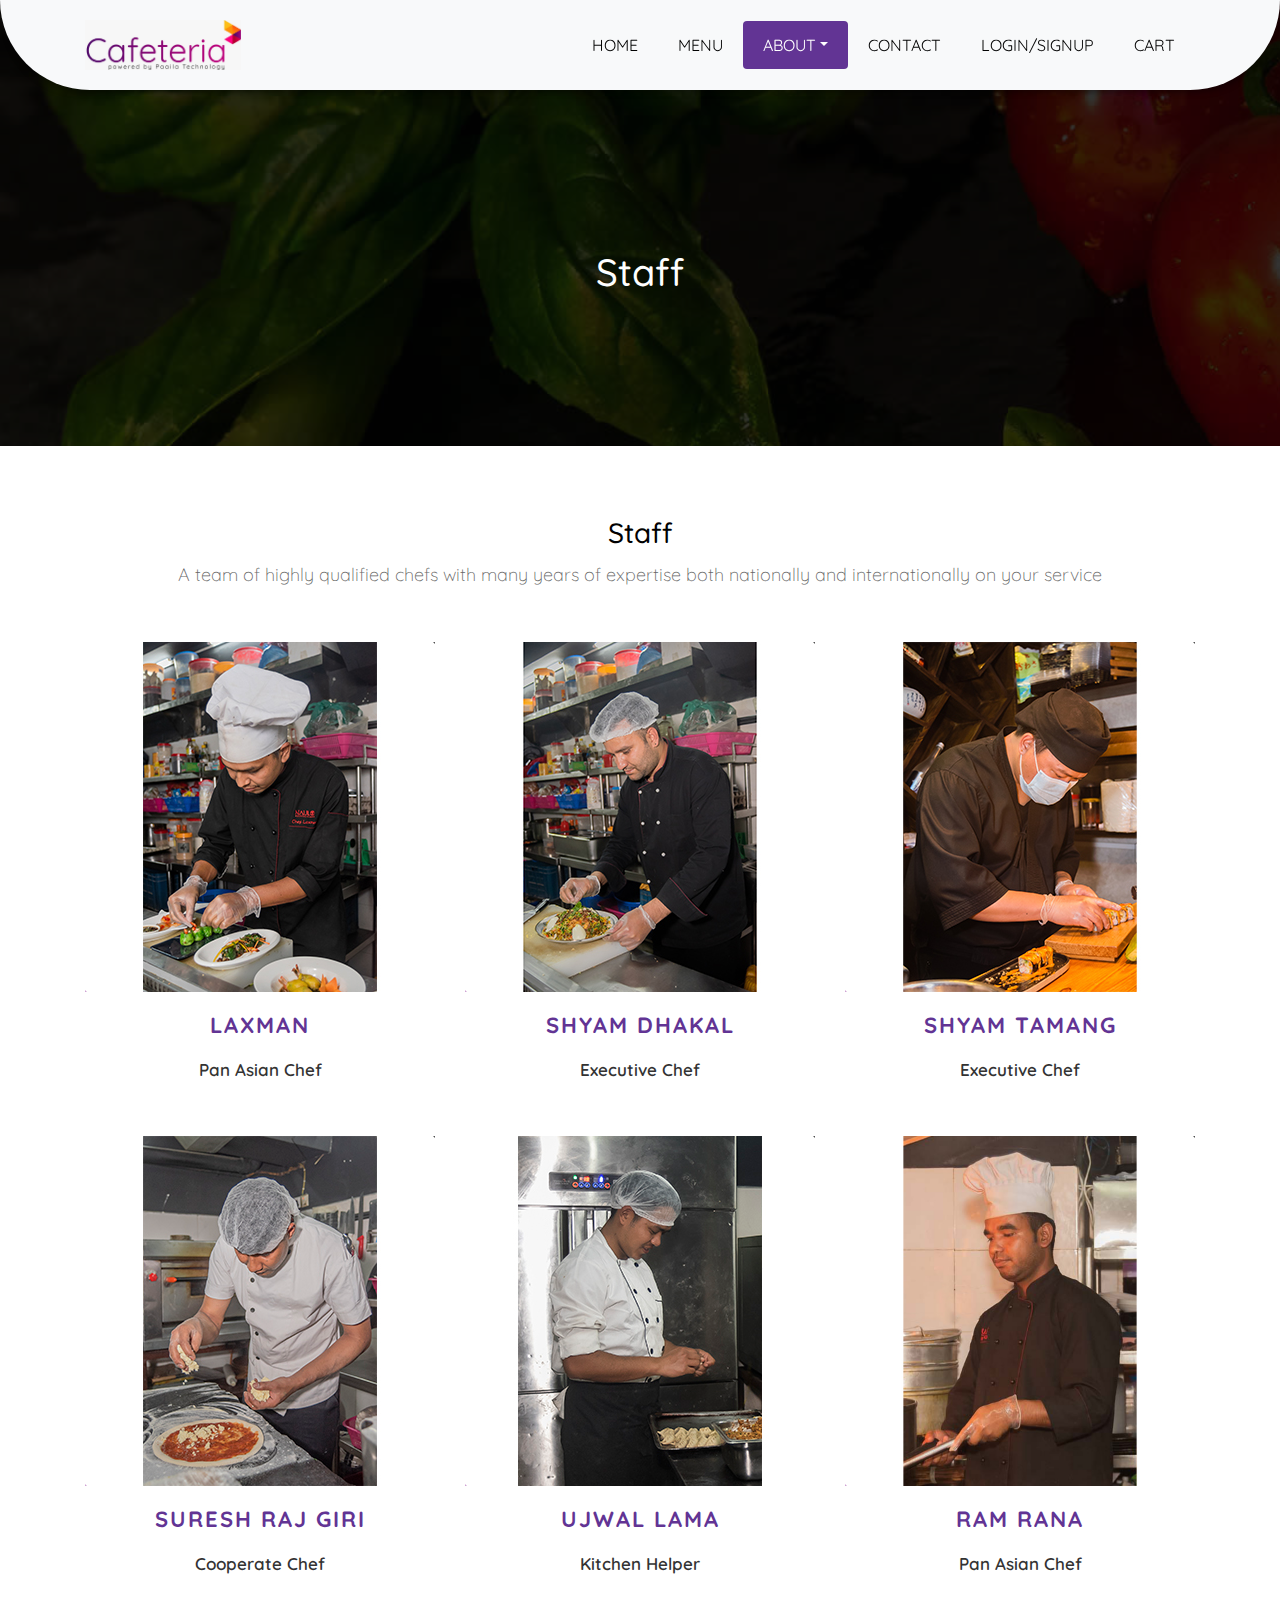
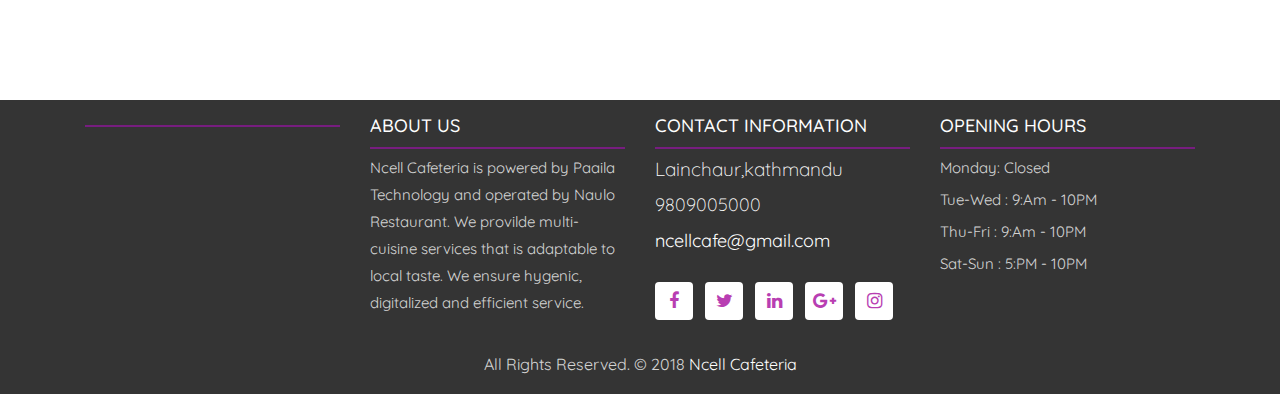
==== commit 2f4c58ed: "Update stuff.html" ====
--- a/stuff.html
+++ b/stuff.html
@@ -194,8 +194,8 @@
                             </ul>
                         </div>
                         <div class="team-content">
-                            <h3 class="title">Ram</h3>
-                            <span class="post">Sauce Chef</span>
+                            <h3 class="title">Ram Rana</h3>
+                            <span class="post">Pan Asian Chef</span>
                         </div>
                     </div>
                 </div>
